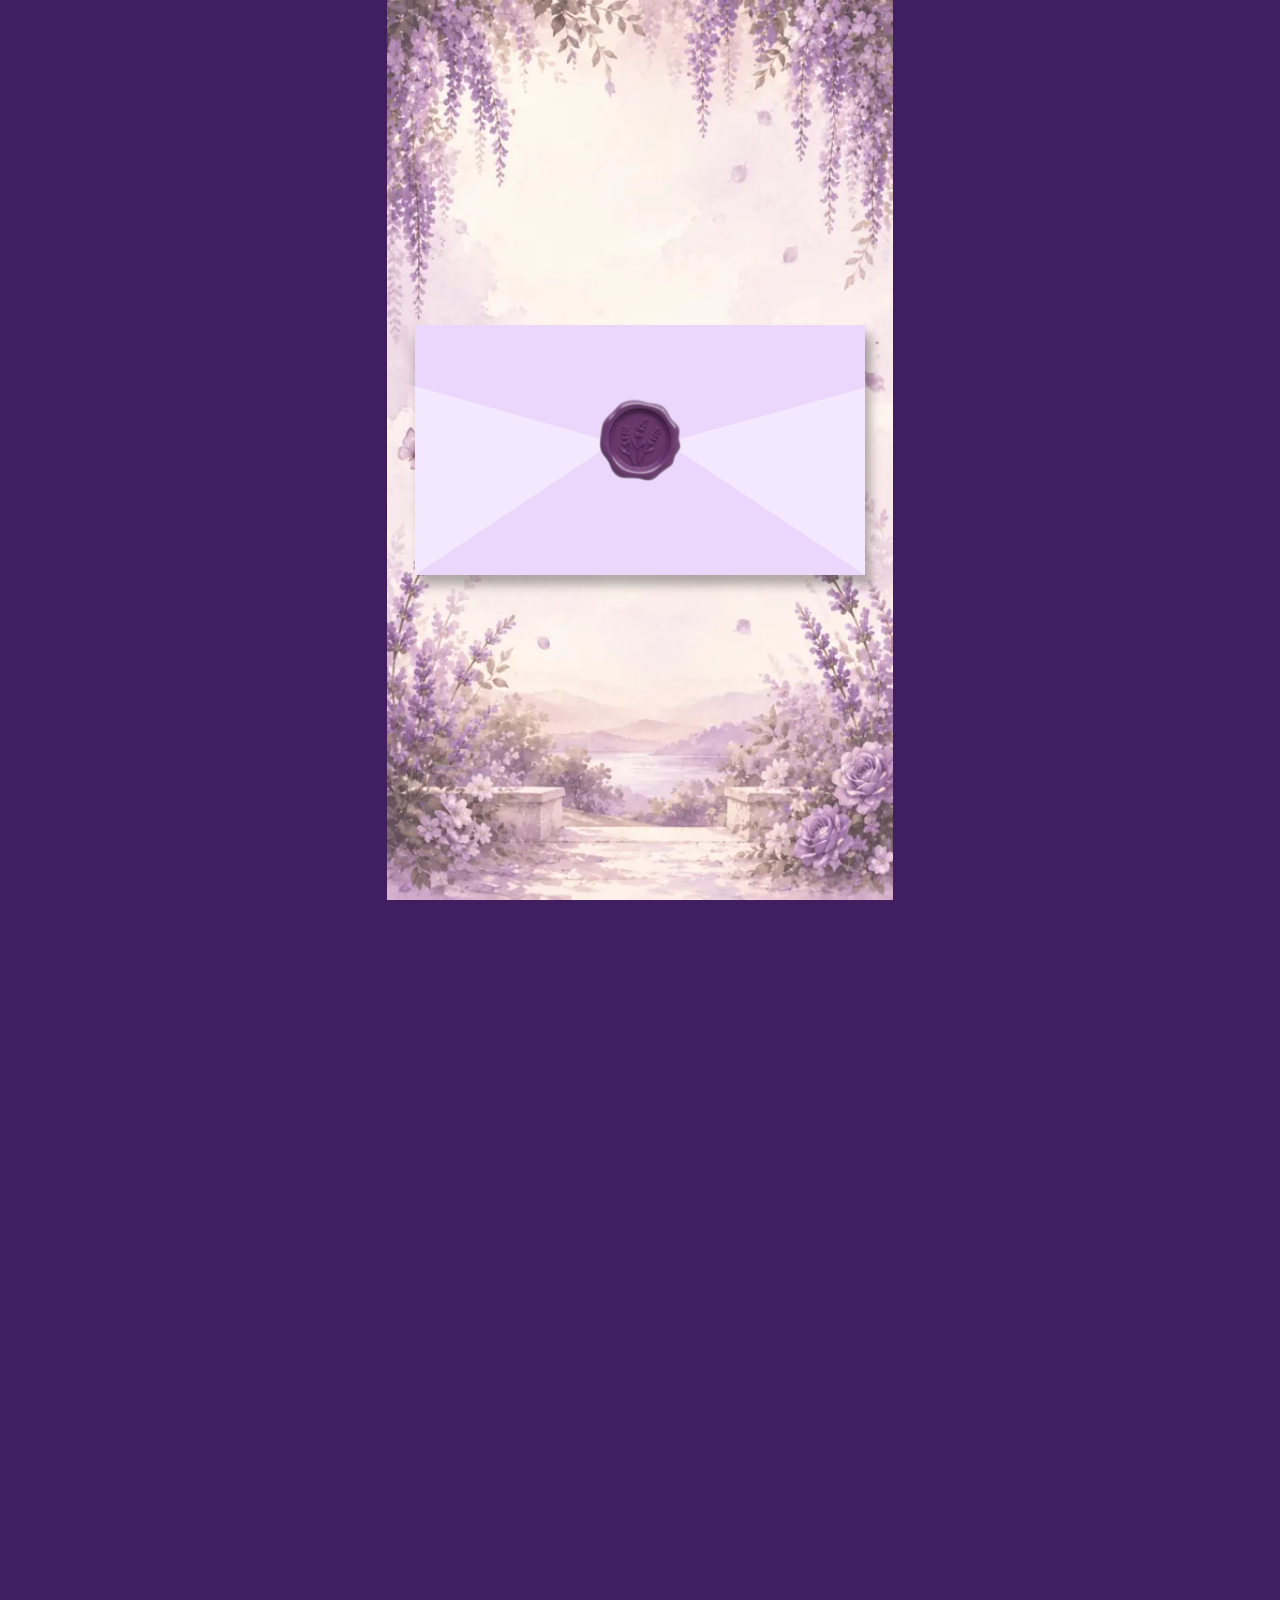
==== index.html @ 08d4655c "Update index.html" ====
<!DOCTYPE html>
<html lang="en">
<head>
    <meta charset="UTF-8">
    <meta name="viewport" content="width=device-width, initial-scale=1.0, maximum-scale=1.0, user-scalable=no">
    <title>Our Wedding Invitation</title>
    <link rel="preconnect" href="https://fonts.googleapis.com">
    <link rel="preconnect" href="https://fonts.gstatic.com" crossorigin>
    <link rel="preload" as="image" href="enback.webp" type="image/webp">
    
    <!-- Loaded Fonts -->
    <link href="https://fonts.googleapis.com/css2?family=Cinzel:wght@400;600;700&family=Montserrat:wght@400;500;600&display=swap" rel="stylesheet">
    <link href="https://fonts.googleapis.com/css2?family=Alan+Sans:wght@300..900&family=Asul:wght@400;700&display=swap" rel="stylesheet">
    <link href="https://fonts.googleapis.com/css2?family=Great+Vibes&display=swap" rel="stylesheet">
    
    <link rel="stylesheet" href="navbar.css">

    <style>
        :root {
            --flap-color: #f4e8ff;
            --left-right-flap-color: #f4e8ff;
            --bottom-flap-color: #ead7fb;
            --purple-bg: #411e60;
            --accent: #b48b58;
            --transition-speed: 2.2s; 
            --easing: cubic-bezier(0.4, 0, 0.2, 1);
        }

        * {
            box-sizing: border-box;
        }

        html {
            scroll-behavior: smooth;
        }

        /* Initially lock scrolling so only envelope is shown */
        body, html { 
            margin: 0; 
            padding: 0; 
            width: 100%; 
            height: 100%;
            overflow: hidden; 
            background-color: var(--purple-bg); 
            -webkit-tap-highlight-color: transparent;
            font-family: 'Asul', serif;
        }

        /* Unlocked scrolling after envelope opens */
        body.envelope-opened, html.envelope-opened {
            overflow-x: hidden;
            overflow-y: auto;
            height: auto;
        }

        /* --- NAVBAR INITIAL STATE (HIDDEN) --- */
        .navbar {
            opacity: 0;
            pointer-events: none;
            transition: opacity 1s ease 1s; /* Fades in smoothly after envelope opening */
        }

        .navbar.visible {
            opacity: 1;
            pointer-events: auto;
        }

        /* --- STAGE / ENVELOPE SECTION --- */
        .stage { 
            width: 100vw; 
            height: 100vh;
            height: 100dvh;
            perspective: 1500px; 
            position: relative;
            background-color: var(--purple-bg);
            background-image: url('enback.webp'); 
            background-position: center;
            background-repeat: no-repeat;
            background-size: contain;
            display: flex;
            justify-content: center;
            align-items: center;
        }

        .envelope-full {
            position: relative; 
            width: 80%;
            max-width: 450px; 
            height: 250px;
            background-color: var(--left-right-flap-color);
            display: flex; justify-content: center; align-items: center;
            z-index: 10; 
            transform-style: preserve-3d;
            transition: all 1s var(--easing);
            box-shadow: 5px 10px 10px rgba(0,0,0,0.3);
            cursor: pointer;
        }

        .flap {
            position: absolute; 
            top: 0; 
            width: 100%; 
            height: 50%; 
            border: 1px;
            background-color: var(--bottom-flap-color);
            background-size: cover;
            background-position: center;
            clip-path: polygon(0% 0%, 100% 0%, 120% 30%, 50% 100%, -40% 8%);
            transform-origin: top; 
            transition: transform var(--transition-speed) var(--easing), z-index 0s linear 0.5s;
            z-index: 15;
            filter: drop-shadow(0 8px 10px rgba(0,0,0,0.15));
        }

        .envelope-full::before {
            content: '';
            position: absolute;
            top: 0; left: 0; width: 50%; height: 100%;
            background-color: var(--left-right-flap-color);
            clip-path: polygon(0% 0%, 100% 50%, 0% 100%);
            z-index: 12;
            pointer-events: none;
            transition: opacity 0.5s ease;
        }

        .envelope-full::after {
            content: '';
            position: absolute;
            top: 0; right: 0; width: 50%; height: 100%;
            background-color: var(--left-right-flap-color);
            clip-path: polygon(100% 0%, 0% 50%, 100% 100%);
            z-index: 12;
            pointer-events: none;
            transition: opacity 0.5s ease;
        }

        .bottom-flap {
            position: absolute;
            bottom: 0; left: 0; width: 100%; height: 60%;
            background-color: var(--bottom-flap-color);
            clip-path: polygon(0% 100%, 50% 0%, 100% 100%);
            z-index: 13;
            pointer-events: none;
            transition: opacity 0.5s ease;
        }

        .envelope-full.open {
            width: 100%;
            max-width: 100%;
            height: 100%;
            box-shadow: none;
        }

        @media (min-width: 768px) {
            .envelope-full.open {
                width: 60%;
                max-width: 60%;
                height: 100%;
                box-shadow: 0 0 30px rgba(0, 0, 0, 0.5); 
            }
        }

        .emblem {
            position: absolute; 
            top: calc(50% - 50px);
            width: 80px; 
            height: 80px;
            background-image: url('emblem.webp'); 
            background-repeat: no-repeat;
            background-position: center; 
            background-size: contain;
            z-index: 20; 
            transition: all 0.8s var(--easing); 
            transform: translateZ(35px); 
            cursor: pointer;
        }

        .invite-card {
            width: 100%; height: 100%; 
            background: var(--purple-bg);
            opacity: 0; 
            position: absolute; top: 0; left: 0; 
            z-index: 1;
            transition: opacity 1s ease 0.8s;
            display: flex;
            justify-content: center;
            align-items: center;
        }

        .details { 
            text-align: center; 
            width: 100%;
            height: 100%;
            display: flex;
            justify-content: center;
            align-items: center;
        }

        .bg-container {
            position: relative;
            width: 100%;
            height: 100%;
            max-width: 100%;
            max-height: 100%;
            aspect-ratio: 9 / 16; 
            display: flex;
            justify-content: center;
            align-items: center;
            box-sizing: border-box;
        }
        
        .main-home {
            width: 100%;
            height: 100%;
            background-color: var(--purple-bg);
            background-image: url('homeback.webp'); 
            background-position: center;
            background-repeat: no-repeat;
            background-size: cover;
            display: flex;
            flex-direction: column;
            justify-content: space-between;
            align-items: center;
            box-sizing: border-box;
            padding: 70px 20px 20px 20px; 
            overflow: hidden;
        }

        .top-content {
            display: flex;
            flex-direction: column;
            align-items: center;
            justify-content: flex-start;
            gap: 1.7vh;
            width: 100%;
            flex-grow: 1;
        }

        .top-content img {
            max-width: 100%;
            max-height: 18vh;
            height: auto;
            object-fit: contain;
        }

        .bottom-content {
            display: flex;
            flex-direction: column;
            align-items: center;
            gap: 8px;
            width: 100%;
            margin-top: 5px;
        }

        .welcome-text {
            color: #f4e8ff;
            font-size: 0.75rem;
            font-weight: 500;
            text-shadow: 0 2px 4px rgba(0, 0, 0, 0.4);
            margin: 0;
            text-transform: capitalize;
        }

        .events-btn {
            display: inline-block;
            background-color: rgba(53, 18, 95, 0.5);
            color: #ffffff;
            text-decoration: none;
            font-size: 0.85rem;
            font-weight: 500;
            text-transform: uppercase;
            padding: 8px 24px;
            border-radius: 25px;
            border: 1px solid rgba(244, 232, 255, 0.4);
            box-shadow: 0 4px 12px rgba(0, 0, 0, 0.25);
            backdrop-filter: blur(4px);
            -webkit-backdrop-filter: blur(4px);
            transition: all 0.3s ease;
        }

        .events-btn:hover, .events-btn:active {
            background-color: rgba(155, 76, 133, 0.95);
            transform: translateY(-2px);
            box-shadow: 0 6px 16px rgba(0, 0, 0, 0.35);
        }

        .countdown-container {
            background: rgba(230, 219, 241, 0.85);
            backdrop-filter: blur(4px);
            -webkit-backdrop-filter: blur(6px);
            border: 1px solid rgba(244, 232, 255, 0.25);
            border-radius: 12px;
            padding: 10px 15px;
            box-shadow: 0 8px 20px rgba(0, 0, 0, 0.3);
            text-align: center;
            color: #641874;
            max-width: 90%;
            width: 260px;
        }

        .countdown-title {
            font-size: 0.65rem;
            text-transform: uppercase;
            font-weight: 600;
            margin-bottom: 6px;
            color: #641874;
        }

        .countdown-timer {
            display: flex;
            justify-content: space-around;
            align-items: center;
        }

        .timer-box {
            display: flex;
            flex-direction: column;
            align-items: center;
            min-width: 40px;
        }

        .timer-number {
            font-size: 0.95rem;
            font-weight: 700;
            line-height: 1;
        }

        .timer-label {
            font-size: 0.6rem;
            text-transform: uppercase;
            letter-spacing: 0.5px;
            margin-top: 3px;
            opacity: 0.85;
        }

        .timer-divider {
            font-size: 0.95rem;
            opacity: 0.6;
            margin-bottom: 10px;
        }

        .open .flap { transform: rotateX(155deg); z-index: 5; }
        .open .emblem { opacity: 0; transform: translateY(-40px) scale(0.5); pointer-events: none; }
        .open .invite-card { opacity: 1; z-index: 25; }

        .envelope-full.open::before, 
        .envelope-full.open::after, 
        .envelope-full.open .bottom-flap { 
            opacity: 0; 
        }

        .petal { 
            position: fixed; 
            top: -50px; 
            z-index: 99; 
            pointer-events: none; 
            border-radius: 150% 0 150% 0;
            box-shadow: 0 20px 5px rgba(0,0,0,0.05);
            opacity: 0.9;
        }

        @keyframes fall { 
            0% { transform: translateY(0) rotate(0deg) translateX(0); opacity: 0; } 
            10% { opacity: 1; } 
            50% { transform: translateY(50vh) rotate(180deg) translateX(50px); }
            100% { transform: translateY(110vh) rotate(360deg) translateX(-20px); opacity: 0; } 
        }

        /* --- MAIN SECTION CONTAINERS --- */
        .section {
            width: 100%;
            min-height: 100vh;
            position: relative;
            box-sizing: border-box;
        }

        /* --- EVENTS SECTION --- */
        .events-section {
            background-image: url('enback.webp'); 
            background-position: center center;
            background-repeat: no-repeat;
            background-size: cover;
            display: flex;
            flex-direction: column;
            justify-content: space-evenly;
            align-items: center;
            padding: 80px 20px 40px 20px;
            position: relative;
            font-family: 'Cinzel', serif;
        }

        .butterfly {
            position: absolute;
            top: 0;
            left: 0;
            width: 70px;
            height: auto;
            pointer-events: none;
            z-index: 500;
            will-change: transform;
            transition: transform 0.1s linear;
        }

        .card {
            width: 90%;
            max-width: 450px;
            height: 100px;
            background: linear-gradient(135deg, rgba(255, 252, 245, 0.82), rgba(255, 248, 238, 0.65));
            backdrop-filter: blur(6px);
            -webkit-backdrop-filter: blur(6px);
            border-radius: 16px;
            border: 1px solid #e6c896;
            box-shadow: 0 6px 20px rgba(75, 29, 82, 0.08);
            display: flex;
            align-items: center;
            padding: 10px 15px;
            overflow: hidden;
            transition: transform 0.3s ease, box-shadow 0.3s ease;
            cursor: pointer;
            margin: 10px 0;
        }

        .card:hover {
            transform: translateY(-2px);
            box-shadow: 0 8px 24px rgba(75, 29, 82, 0.15);
        }

        .card.reverse {
            flex-direction: row-reverse;
        }

        .card img {
            width: 90px;
            height: 90px;
            object-fit: contain;
            flex-shrink: 0;
        }

        .card-content {
            flex-grow: 1;
            text-align: center;
            padding: 0 10px;
        }

        .card-content h3 {
            font-family: 'Montserrat', sans-serif;
            margin: 0 0 4px 0;
            font-size: 0.8rem;
            font-weight: 500;
            letter-spacing: 2px;
            color: #1a1a1a;
            text-transform: uppercase;
        }

        .card-content p {
            font-family: 'Cinzel', serif;
            margin: 0;
            font-size: 0.95rem;
            font-weight: 700;
            color: #4b1d52;
            letter-spacing: 1.5px;
            line-height: 1.35;
            text-transform: uppercase;
        }

        /* --- GALLERY SECTION --- */
        .gallery-section {
            background-image: url('galleryback.webp');
            background-position: center center;
            background-repeat: no-repeat;
            background-size: cover;
            display: flex;
            flex-direction: column;
            align-items: center;
            justify-content: space-evenly;
            padding: 80px 20px 40px 20px;
            color: #b38b5c;
            text-align: center;
            font-family: 'Cinzel', serif;
        }

        .camera-img {
            width: 86%; 
            max-width: 300px; 
            margin-bottom: 0; 
        }

        .upload-box {
            background: rgba(33, 1, 64, 0.85);
            backdrop-filter: blur(4px);
            width: 90%;
            max-width: 340px;
            border-radius: 10px;
            padding: 30px 20px;
            box-shadow: 0 4px 15px rgba(0,0,0,0.2);
            display: flex;
            flex-direction: column;
            align-items: center;
            margin-bottom: 0; 
        }

        .upload-box-heading {
            font-family: 'Cinzel', serif;
            font-size: 14px;
            letter-spacing: 1px;
            color: #f6e6c2;
            margin-bottom: 20px;
            font-weight: 400;
        }

        .upload-icon {
            width: 90px;
            margin-bottom: 20px;
        }

        .upload-btn {
            background-color: #dbd2fa; 
            color: #5c306d;
            border: none;
            font-family: 'Cinzel', serif;
            font-size: 12px;
            font-weight: bold;
            letter-spacing: 1px;
            padding: 12px 30px;
            border-radius: 20px;
            cursor: pointer;
            box-shadow: 0 2px 5px rgba(0,0,0,0.1);
            text-transform: uppercase;
            text-decoration: none;
            display: inline-block;
            outline: none;
            user-select: none;
            -webkit-user-select: none;
        }

        /* --- GUESTBOOK SECTION --- */
        .guestbook-section {
            background-image: url('enback.webp');
            background-position: center center;
            background-repeat: no-repeat;
            background-size: cover;
            display: flex;
            flex-direction: column;
            align-items: center;
            padding: 80px 20px 70px 20px; /* Added extra bottom padding for fixed button */
            font-family: 'Cinzel', serif;
            position: relative;
        }

        /* Guestbook Scrollable Cards Area */
        .cards-scroll-wrapper {
            width: 100%;
            max-width: 700px;
            max-height: 55vh;
            overflow-y: auto;
            margin-top: 20px;
            padding-right: 5px;
            -webkit-overflow-scrolling: touch;
        }

        .cards-container {
            display: grid;
            grid-template-columns: repeat(2, minmax(0, 1fr));
            gap: 20px;
            width: 100%;
            justify-content: center;
        }

        @media (max-width: 600px) {
            .cards-container {
                gap: 12px;
            }
        }

        .book-card {
            position: relative;
            width: 100%;
            height: 100px;
            background: linear-gradient(135deg, #4a154b 0%, #2e0c30 100%);
            border-radius: 4px 10px 10px 4px;
            box-shadow: 4px 6px 12px rgba(0, 0, 0, 0.4);
            cursor: pointer;
            display: flex;
            align-items: center;
            justify-content: center;
            padding: 12px 12px 12px 25px;
            transition: transform 0.3s ease, box-shadow 0.3s ease;
            user-select: none;
            -webkit-user-select: none;
            overflow: hidden;
        }

        .book-card:hover {
            transform: translateY(-4px);
            box-shadow: 6px 10px 18px rgba(0, 0, 0, 0.5);
        }

        .book-card::before {
            content: '';
            position: absolute;
            left: 0;
            top: 0;
            bottom: 0;
            width: 16px;
            background: linear-gradient(to right, rgba(0,0,0,0.5), rgba(0,0,0,0.1) 80%, rgba(255,255,255,0.15));
            border-right: 2px solid rgba(212, 175, 55, 0.6);
        }

        .book-card::after {
            content: '';
            position: absolute;
            right: 3px;
            top: 5px;
            bottom: 5px;
            width: 5px;
            background: repeating-linear-gradient(
                to bottom,
                #fff,
                #fff 2px,
                #ddd 3px,
                #ddd 4px
            );
            border-radius: 0 2px 2px 0;
        }

        .book-cover-content {
            border: 1px dashed #d4af37;
            width: 100%;
            height: 100%;
            display: flex;
            flex-direction: column;
            justify-content: center;
            align-items: center;
            padding: 8px;
            text-align: center;
            border-radius: 3px;
            pointer-events: none;
        }

        .book-cover-content h3 {
            margin: 0;
            font-family: 'Cinzel', serif;
            font-size: 16px;
            color: #d4af37;
            word-break: break-word;
        }

        .book-cover-content p {
            font-family: 'Montserrat', sans-serif;
            font-size: 10px;
            color: #e0e0e0;
            margin-top: 6px;
            letter-spacing: 0.5px;
            text-transform: uppercase;
        }

        /* --- FIXED SQUARE FULL WIDTH ADD MESSAGE BUTTON AT BOTTOM OF GUESTBOOK SECTION --- */
        .add-wish-btn-container {
            position: absolute;
            bottom: 0;
            left: 0;
            width: 100%;
            margin: 0;
            padding: 0;
            z-index: 50;
        }

        .add-wish-btn {
            width: 100%;
            height: 54px;
            background: linear-gradient(135deg, #5b2368, #3b1445);
            color: #d4af37;
            font-family: 'Cinzel', serif;
            font-size: 1rem;
            font-weight: 700;
            letter-spacing: 2px;
            text-transform: uppercase;
            padding: 0;
            border: none;
            border-top: 1px solid #d4af37;
            border-radius: 0; /* Fully square */
            box-shadow: 0 -4px 15px rgba(0, 0, 0, 0.4);
            cursor: pointer;
            transition: all 0.3s ease;
            display: flex;
            align-items: center;
            justify-content: center;
        }

        .add-wish-btn:hover {
            background: linear-gradient(135deg, #b89628, #d4af37);
            color: #3b1445;
        }

        /* --- MODAL OVERLAYS --- */
        .modal-overlay {
            position: fixed;
            top: 0;
            left: 0;
            width: 100%;
            height: 100%;
            background: rgba(30, 10, 40, 0.7);
            backdrop-filter: blur(8px);
            -webkit-backdrop-filter: blur(8px);
            display: flex;
            justify-content: center;
            align-items: center;
            z-index: 1000;
            opacity: 0;
            visibility: hidden;
            transition: opacity 0.3s ease, visibility 0.3s ease;
            padding: 20px;
        }

        .modal-overlay.active {
            opacity: 1;
            visibility: visible;
        }

        .modal-card {
            background: linear-gradient(135deg, rgba(255, 253, 248, 0.98), rgba(255, 246, 235, 0.95));
            border: 3px solid #d3942b;
            border-radius: 20px;
            width: 90%;
            max-width: 420px;
            padding: 25px 20px;
            text-align: center;
            box-shadow: 0 12px 30px rgba(0, 0, 0, 0.3);
            position: relative;
            transform: scale(0.85);
            transition: transform 0.3s ease;
        }

        .modal-overlay.active .modal-card {
            transform: scale(1);
        }

        .modal-close {
            position: absolute;
            top: 12px;
            right: 18px;
            background: transparent;
            border: none;
            font-size: 1.8rem;
            color: #4b1d52;
            cursor: pointer;
            line-height: 1;
        }

        .modal-img {
            width: 100px;
            height: 100px;
            object-fit: contain;
            margin-bottom: 10px;
        }

        .modal-date {
            font-family: 'Montserrat', sans-serif;
            font-size: 0.85rem;
            font-weight: 600;
            letter-spacing: 2px;
            color: #b38744;
            text-transform: uppercase;
            margin-bottom: 5px;
        }

        .modal-title {
            font-family: 'Cinzel', serif;
            font-size: 1.3rem;
            font-weight: 700;
            color: #4b1d52;
            letter-spacing: 1.5px;
            text-transform: uppercase;
            margin: 0 0 12px 0;
        }

        .modal-info {
            font-family: 'Montserrat', sans-serif;
            font-size: 0.85rem;
            color: #333333;
            line-height: 1.5;
            margin-bottom: 20px;
        }

        .modal-info p {
            margin: 6px 0;
        }

        .btn-location {
            display: inline-flex;
            align-items: center;
            justify-content: center;
            gap: 8px;
            background: linear-gradient(135deg, #4b1d52, #6b2875);
            color: #ffffff;
            font-family: 'Montserrat', sans-serif;
            font-size: 0.85rem;
            font-weight: 600;
            letter-spacing: 1.5px;
            text-transform: uppercase;
            text-decoration: none;
            padding: 12px 24px;
            border-radius: 30px;
            border: 1px solid #e6c896;
            box-shadow: 0 4px 12px rgba(75, 29, 82, 0.3);
            transition: all 0.3s ease;
        }

        /* --- FORM STYLES --- */
        .form-group {
            margin-bottom: 15px;
            text-align: left;
        }

        .form-group label {
            display: block;
            margin-bottom: 5px;
            font-size: 14px;
            color: #555;
            font-family: 'Montserrat', sans-serif;
        }

        .form-group input, 
        .form-group textarea {
            width: 100%;
            padding: 10px;
            border: 1px solid #ccc;
            border-radius: 6px;
            font-family: 'Montserrat', sans-serif;
            font-size: 14px;
        }

        .form-group textarea {
            resize: vertical;
            height: 100px;
        }

        .submit-btn {
            width: 100%;
            padding: 12px;
            background-color: #5b2368;
            color: white;
            border: none;
            border-radius: 6px;
            font-family: 'Cinzel', serif;
            font-weight: 600;
            font-size: 16px;
            cursor: pointer;
            transition: background 0.3s;
        }

        .submit-btn:disabled {
            background-color: #999999;
            cursor: not-allowed;
        }

        .submit-btn:hover:not(:disabled) {
            background-color: #b89628;
        }

        .message-modal-content {
            background: #fdfbf7;
            border: 2px solid #d4af37;
        }

        .message-modal-body {
            max-height: 300px;
            overflow-y: auto;
            margin-top: 15px;
            padding: 10px;
            background: rgba(255, 255, 255, 0.6);
            border-radius: 8px;
            line-height: 1.6;
            color: #444;
            white-space: pre-wrap;
            font-family: 'Montserrat', sans-serif;
        }
    </style>
</head>
<body>

    <!-- AUDIO FOR INVITATION -->
    <audio id="inviteMusic" preload="auto" playsinline>
        <source src="thousandyears.mp3" type="audio/mpeg">
    </audio>

    <!-- FIXED NAVBAR (Initially Hidden) -->
    <nav class="navbar" id="navbar">
        <ul>
            <li><a href="#home">Home</a></li>
            <li><a href="#events">Event</a></li>
            <li><a href="#gallery">Gallery</a></li>
            <li><a href="#guestbook">Guestbook</a></li>
        </ul>
    </nav>

    <!-- SECTION 1: HOME / INVITATION ENVELOPE -->
    <section id="home" class="stage">
        <div class="envelope-full" id="envelope" onclick="openInvite()" ontouchstart="openInvite()">
            <div class="flap"></div>
            <div class="bottom-flap"></div>
            <div class="emblem"></div>
            
            <div class="invite-card" id="card">
                <div class="details">
                    <div class="bg-container">
                        <div class="main-home">
                            <div class="top-content">
                                <img src="rings.webp" style="margin-top:8%; width: 10%; max-width: 100px;" alt="Rings">
                                <img src="families.webp" style="width: 75%; max-width: 250px;" alt="Families">
                                <img src="dna.webp" style="width: 55%; max-width: 250px;" alt="DNA">
                                <img src="Date.webp" style="width: 70%; max-width: 320px;" alt="Date">
                            </div>
                        
                            <div class="bottom-content">
                                <div class="countdown-container">
                                    <div class="countdown-title">Until Forever Begins</div>
                                    <div class="countdown-timer">
                                        <div class="timer-box">
                                            <span id="days" class="timer-number">00</span>
                                            <span class="timer-label">Days</span>
                                        </div>
                                        <span class="timer-divider">:</span>
                                        <div class="timer-box">
                                            <span id="hours" class="timer-number">00</span>
                                            <span class="timer-label">Hours</span>
                                        </div>
                                        <span class="timer-divider">:</span>
                                        <div class="timer-box">
                                            <span id="minutes" class="timer-number">00</span>
                                            <span class="timer-label">Mins</span>
                                        </div>
                                        <span class="timer-divider">:</span>
                                        <div class="timer-box">
                                            <span id="seconds" class="timer-number">00</span>
                                            <span class="timer-label">Secs</span>
                                        </div>
                                    </div>
                                </div>

                                <a href="#events" class="events-btn">Events</a>
                                <p class="welcome-text">We Can't Wait to See You!</p>
                            </div>
                        </div>
                    </div>
                </div>
            </div>
        </div>
    </section>

    <!-- SECTION 2: EVENTS -->
    <section id="events" class="section events-section">
        <img src="butterfly.gif" alt="Butterfly" class="butterfly" id="butterfly">
        <img src="eventstext.webp" style="width: 50%; max-width: 220px;" alt="EVENTS">

        <div class="card" data-event="engagement">
            <img src="engagement.webp" alt="Engagement">
            <div class="card-content">
                <h3>8th December</h3>
                <p>Engagement<br>Godh Bharai</p>
            </div>
        </div>

        <div class="card reverse" data-event="haldi">
            <img src="haldi.webp" alt="Haldi Ceremony">
            <div class="card-content">
                <h3>10th/11th December</h3>
                <p>Deeksha's Haldi<br>Mehendi</p><br>
                
            </div>
        </div>

        <div class="card" data-event="shaadi">
            <img src="shaadi.webp" alt="Shaadi Ceremony">
            <div class="card-content">
                <h3>12th December</h3>
                <p>Shaadi</p>
            </div>
        </div>
    </section>

    <!-- SECTION 3: GALLERY -->
    <section id="gallery" class="section gallery-section">
        <img src="camera.webp" class="camera-img" alt="Camera with flowers">

        <div class="upload-box">
            <h3 class="upload-box-heading">UPLOAD YOUR PHOTOS & VIDEOS</h3>
            <img src="cloud.webp" class="upload-icon" alt="Upload cloud icon">
            <a href="https://photos.app.goo.gl/qE7H9TP9CjBCPWB7A" target="_blank" rel="noopener noreferrer" class="upload-btn">UPLOAD</a>
        </div>
    </section>

    <!-- SECTION 4: GUESTBOOK -->
    <section id="guestbook" class="section guestbook-section">
        <img src="guestbooktitle.webp" style="width: 86%; max-width: 300px; margin-top:20px;" alt="GUESTBOOK">
        
        <!-- Scrollable Guestbook Area -->
        <div class="cards-scroll-wrapper">
            <div class="cards-container" id="cardsContainer"></div>
        </div>

        <!-- FIXED FULL WIDTH ADD MESSAGE BUTTON -->
        <div class="add-wish-btn-container">
            <button class="add-wish-btn" id="openModalBtn">+ Add Message</button>
        </div>
    </section>

    <!-- MODALS -->

    <!-- Event Details Modal -->
    <div class="modal-overlay" id="eventModal">
        <div class="modal-card">
            <button class="modal-close" id="closeEventModal">&times;</button>
            <img id="modalImg" src="" alt="Event Icon" class="modal-img">
            <div id="modalDate" class="modal-date"></div>
            <h2 id="modalTitle" class="modal-title"></h2>
            
            <div class="modal-info">
                <p id="modalTime"></p>
                <p id="modalVenue"></p>
                <p id="modalDesc"></p>
            </div>

            <a id="modalLocationBtn" href="#" target="_blank" class="btn-location">
                <svg width="14" height="18" viewBox="0 0 24 24" fill="currentColor">
                    <path d="M12 2C8.13 2 5 5.13 5 9c0 5.25 7 13 7 13s7-7.75 7-13c0-3.87-3.13-7-7-7zm0 9.5c-1.38 0-2.5-1.12-2.5-2.5s1.12-2.5 2.5-2.5 2.5 1.12 2.5 2.5-1.12 2.5-2.5 2.5z"/>
                </svg>
                Location
            </a>
        </div>
    </div>

    <!-- Create Wish Form Modal -->
    <div class="modal-overlay" id="modalOverlay">
        <div class="modal-card">
            <button class="modal-close" id="closeModalBtn">&times;</button>
            <h2 style="font-family: 'Cinzel', serif; color: #4b1d52; margin-top:0;">Leave a Message</h2>
            <form id="guestbookForm">
                <div class="form-group">
                    <label for="guestName">Your Name</label>
                    <input type="text" id="guestName" placeholder="e.g., Jane Doe" required>
                </div>
                <div class="form-group">
                    <label for="guestMessage">Your Message</label>
                    <textarea id="guestMessage" placeholder="Write your warm wishes for the couple..." required></textarea>
                </div>
                <button type="submit" id="submitWishBtn" class="submit-btn">Submit Message</button>
            </form>
        </div>
    </div>

    <!-- Read Wish Modal -->
    <div class="modal-overlay" id="viewModalOverlay">
        <div class="modal-card message-modal-content">
            <button class="modal-close" id="closeViewModalBtn">&times;</button>
            <h2 id="modalAuthorTitle" style="font-family: 'Cinzel', serif; color: #4b1d52; margin-top:0;">Guest's Wish</h2>
            <div class="message-modal-body" id="modalMessageBody"></div>
        </div>
    </div>

    <!-- SCRIPTS -->
    <script type="module">
        import { initializeApp } from "https://www.gstatic.com/firebasejs/10.8.0/firebase-app.js";
        import { getFirestore, collection, addDoc, onSnapshot, query, orderBy, serverTimestamp } 
        from "https://www.gstatic.com/firebasejs/10.8.0/firebase-firestore.js";

        const firebaseConfig = {
            apiKey: "AIzaSyCWPng2_1o-ZlxazpYfRcZZtMXGnLh509A",
            authDomain: "dawedding-938da.firebaseapp.com",
            projectId: "dawedding-938da",
            storageBucket: "dawedding-938da.firebasestorage.app",
            messagingSenderId: "980547601139",
            appId: "1:980547601139:web:e556c96be0c7a47b0f2d86",
            measurementId: "G-RZ49KWR6HL"
        };

        const app = initializeApp(firebaseConfig);
        const db = getFirestore(app);
        const guestbookRef = collection(db, "guestbook");

        const openModalBtn = document.getElementById('openModalBtn');
        const closeModalBtn = document.getElementById('closeModalBtn');
        const modalOverlay = document.getElementById('modalOverlay');
        const guestbookForm = document.getElementById('guestbookForm');
        const submitWishBtn = document.getElementById('submitWishBtn');
        const cardsContainer = document.getElementById('cardsContainer');

        const viewModalOverlay = document.getElementById('viewModalOverlay');
        const closeViewModalBtn = document.getElementById('closeViewModalBtn');
        const modalAuthorTitle = document.getElementById('modalAuthorTitle');
        const modalMessageBody = document.getElementById('modalMessageBody');

        openModalBtn.addEventListener('click', () => modalOverlay.classList.add('active'));
        closeModalBtn.addEventListener('click', () => modalOverlay.classList.remove('active'));
        closeViewModalBtn.addEventListener('click', () => viewModalOverlay.classList.remove('active'));

        [modalOverlay, viewModalOverlay].forEach(overlay => {
            overlay.addEventListener('click', (e) => {
                if (e.target === overlay) overlay.classList.remove('active');
            });
        });

        // Form Submission with async safety & UI loading feedback
        guestbookForm.addEventListener('submit', async (e) => {
            e.preventDefault();
            const nameInput = document.getElementById('guestName');
            const messageInput = document.getElementById('guestMessage');

            const name = nameInput.value.trim();
            const message = messageInput.value.trim();

            if (!name || !message) return;

            submitWishBtn.disabled = true;
            submitWishBtn.textContent = "Submitting...";

            try {
                await addDoc(guestbookRef, {
                    name: name,
                    message: message,
                    createdAt: serverTimestamp()
                });
                guestbookForm.reset();
                modalOverlay.classList.remove('active');
            } catch (err) {
                console.error("Error saving message:", err);
                alert("Failed to submit wish. Please check your internet connection and try again.");
            } finally {
                submitWishBtn.disabled = false;
                submitWishBtn.textContent = "Submit Message";
            }
        });

        // Real-time listener for Firestore documents
        const q = query(guestbookRef, orderBy("createdAt", "desc"));
        onSnapshot(q, (snapshot) => {
            cardsContainer.innerHTML = "";
            snapshot.forEach((docSnap) => {
                const data = docSnap.data();
                createBookCard(data.name || "Anonymous", data.message || "");
            });
        }, (error) => {
            console.error("Error fetching guestbook items:", error);
        });

        function createBookCard(name, message) {
            const card = document.createElement('div');
            card.classList.add('book-card');

            card.innerHTML = `
                <div class="book-cover-content">
                    <h3>${escapeHtml(name)}</h3>
                    <p>Tap to Open</p>
                </div>
            `;

            card.addEventListener('click', () => {
                modalAuthorTitle.textContent = `${name}'s Wish`;
                modalMessageBody.textContent = message;
                viewModalOverlay.classList.add('active');
            });

            cardsContainer.appendChild(card);
        }

        function escapeHtml(str) {
            return str.replace(/[&<>'"]/g, 
                tag => ({ '&': '&amp;', '<': '&lt;', '>': '&gt;', "'": '&#39;', '"': '&quot;' }[tag] || tag)
            );
        }
    </script>

    <script>
        /* --- ENVELOPE & PETALS --- */
        function openInvite() {
            const env = document.getElementById('envelope');
            const audio = document.getElementById('inviteMusic');
            const navbar = document.getElementById('navbar');

            if (!env.classList.contains('open')) {
                env.classList.add('open');
                
                // Unlock page scrolling on open
                document.documentElement.classList.add('envelope-opened');
                document.body.classList.add('envelope-opened');

                // Show navbar upon opening
                if (navbar) {
                    navbar.classList.add('visible');
                }

                audio.currentTime = 0;
                audio.play().catch(error => {
                    const forcePlay = () => {
                        audio.play();
                        document.removeEventListener('click', forcePlay);
                    };
                    document.addEventListener('click', forcePlay);
                });

                startPetals();
            }
        }

        function startPetals() {
            const colors = [ '#E6E6FA', '#DCD0FF', '#BDB5D5', '#967BB6', '#7B1FA2', '#8A9A86' ];

            for (let i = 0; i < 60; i++) { 
                setTimeout(() => {
                    const p = document.createElement('div');
                    p.className = 'petal';
                    
                    const randomColor = colors[Math.floor(Math.random() * colors.length)];
                    p.style.backgroundColor = randomColor;
                    
                    const size = (Math.random() * 10 + 10) + 'px';
                    p.style.width = size;
                    p.style.height = size;
                    
                    p.style.left = Math.random() * 100 + 'vw';
                    
                    const duration = (Math.random() * 3 + 4) + 's';
                    const delay = (Math.random() * 2) + 's';
                    p.style.animation = `fall ${duration} ${delay} linear forwards`;
                    
                    document.body.appendChild(p);
                    setTimeout(() => p.remove(), 8000);
                }, i * 120);
            }
        }

        /* --- COUNTDOWN TIMER --- */
        function startCountdown() {
            const targetDate = new Date('2026-12-12T18:00:00').getTime();

            function updateTimer() {
                const now = new Date().getTime();
                const difference = targetDate - now;

                if (difference <= 0) {
                    document.querySelector('.countdown-container').innerHTML = "<div class='countdown-title'>Today is the Day!</div>";
                    return;
                }

                const days = Math.floor(difference / (1000 * 60 * 60 * 24));
                const hours = Math.floor((difference % (1000 * 60 * 60 * 24)) / (1000 * 60 * 60));
                const minutes = Math.floor((difference % (1000 * 60 * 60)) / (1000 * 60));
                const seconds = Math.floor((difference % (1000 * 60)) / 1000);

                document.getElementById('days').innerText = String(days).padStart(2, '0');
                document.getElementById('hours').innerText = String(hours).padStart(2, '0');
                document.getElementById('minutes').innerText = String(minutes).padStart(2, '0');
                document.getElementById('seconds').innerText = String(seconds).padStart(2, '0');
            }

            updateTimer();
            setInterval(updateTimer, 1000);
        }

        startCountdown();

        /* --- EVENTS MODAL --- */
        const eventData = {
            engagement: {
                title: "Engagement & Godh Bharai",
                date: "8th December",
                time: "Time: 10:00 AM to 5:00 PM",
                venue: "Venue: Orriva By Awadh, Ghaziabad",
                desc: "Join us for an evening of joyous celebrations, ring exchange, and Godh Bharai ceremony.",
                img: "engagement.webp",
                locationUrl: "https://maps.app.goo.gl/txZhoH37wFUkFG577?g_st=aw"
            },
            haldi: [{
                title: "Bride's Haldi & Mehendi",
                date: "11th December",
                time: "Time: 10:00 AM onwards",
                venue: "Venue: Gupta Residence",
                desc: "A bright and cheerful morning filled with turmeric blessings, henna artistry, and music.",
                img: "haldi.webp",
                locationUrl: "https://maps.app.goo.gl/yfhjGbXpCD2hWVjs5"
            },{
                title: "Groom's Haldi",
                date: "10th December",
                time: "Time: 10:00 AM onwards",
                venue: "Venue: Jain Residence",
                desc: "A bright and cheerful morning filled with turmeric blessings, henna artistry, and music.",
                img: "haldi.webp",
                locationUrl: "https://maps.app.goo.gl/yfhjGbXpCD2hWVjs5"}],
            shaadi: {
                title: "Shaadi Ceremony",
                date: "12th December",
                time: "Time: 7:00 PM onwards",
                venue: "Venue: Lotus Portico, Jankipuram, Lucknow",
                desc: "Celebrate the sacred wedding rituals and dinner as we unite two hearts in marriage.",
                img: "shaadi.webp",
                locationUrl: "https://maps.app.goo.gl/wJx24kRSrm7DUoUXA?g_st=aw"
            }
        };

        const eventModal = document.getElementById('eventModal');
        const closeEventModalBtn = document.getElementById('closeEventModal');
        const cards = document.querySelectorAll('.card');

        cards.forEach(card => {
            card.addEventListener('click', () => {
                const eventType = card.getAttribute('data-event');
                const data = eventData[eventType];

                if (data) {
                    document.getElementById('modalImg').src = data.img;
                    document.getElementById('modalDate').textContent = data.date;
                    document.getElementById('modalTitle').textContent = data.title;
                    document.getElementById('modalTime').textContent = data.time;
                    document.getElementById('modalVenue').textContent = data.venue;
                    document.getElementById('modalDesc').textContent = data.desc;
                    document.getElementById('modalLocationBtn').href = data.locationUrl;

                    eventModal.classList.add('active');
                }
            });
        });

        closeEventModalBtn.addEventListener('click', () => eventModal.classList.remove('active'));
        eventModal.addEventListener('click', (e) => {
            if (e.target === eventModal) eventModal.classList.remove('active');
        });

        /* --- BUTTERFLY ANIMATION --- */
        const butterfly = document.getElementById('butterfly');
        let currentX = window.innerWidth / 2;
        let currentY = window.innerHeight / 3;
        let targetX = currentX;
        let targetY = currentY;
        let speed = 2.5;

        function getRandomTarget() {
            const padding = 60;
            targetX = padding + Math.random() * (window.innerWidth - padding * 2 - 70);
            targetY = padding + Math.random() * (window.innerHeight - padding * 2 - 70);
        }

        function animateButterfly() {
            const dx = targetX - currentX;
            const dy = targetY - currentY;
            const distance = Math.hypot(dx, dy);

            if (distance < 20) {
                getRandomTarget();
            } else {
                currentX += (dx / distance) * speed;
                currentY += (dy / distance) * speed;

                const wobble = Math.sin(Date.now() / 200) * 8;
                const flip = dx < 0 ? 1 : -1;

                butterfly.style.transform = `translate3d(${currentX}px, ${currentY + wobble}px, 0) scaleX(${flip})`;
            }

            requestAnimationFrame(animateButterfly);
        }

        getRandomTarget();
        animateButterfly();

        window.addEventListener('resize', getRandomTarget);
    </script>
</body>
</html>
---- navbar.css ----
@import url('https://fonts.googleapis.com/css2?family=Asul:wght@400;700&display=swap');

.navbar {
    position: fixed;
    top: 10px;
    left: 0;
    width: 100%;
    box-sizing: border-box;
    background-color: rgba(65, 30, 96, 0.5);
    backdrop-filter: blur(8px);
    -webkit-backdrop-filter: blur(8px);
    z-index: 100;
    display: flex;
    justify-content: center;
    align-items: center;
    box-shadow: 0 4px 12px rgba(0, 0, 0, 0.2);
    padding: 0 10px;
    font-family: 'Asul', sans-serif;
}

.navbar ul {
    list-style: none;
    margin: 0;
    padding: 12px 0;
    display: flex;
    justify-content: center;
    align-items: center;
    gap: 10px;
    width: 100%;
    max-width: 100%;
    flex-wrap: nowrap;
}

.navbar li a {
    color: #ffffff; /* Clean white */
    text-decoration: none;
    font-family: 'Asul', sans-serif;
    font-size: 0.85rem;
    font-weight: 400; /* Set to thin/regular */
    letter-spacing: 0.5px;
    text-transform: uppercase;
    padding: 6px 8px;
    border-radius: 4px;
    white-space: nowrap;
    transition: background-color 0.3s ease, color 0.3s ease;
}

.navbar li a:hover {
    background-color: rgba(155, 76, 133, 0.8);
    color: #ffffff;
}

@media (min-width: 480px) {
    .navbar ul { gap: 20px; }
    .navbar li a { font-size: 0.95rem; padding: 6px 12px; letter-spacing: 1px; }
}

.scroll-content {
    display: flex; 
    justify-content: center;
    align-items: center;
    width: 100%;
    height: 100%;
}
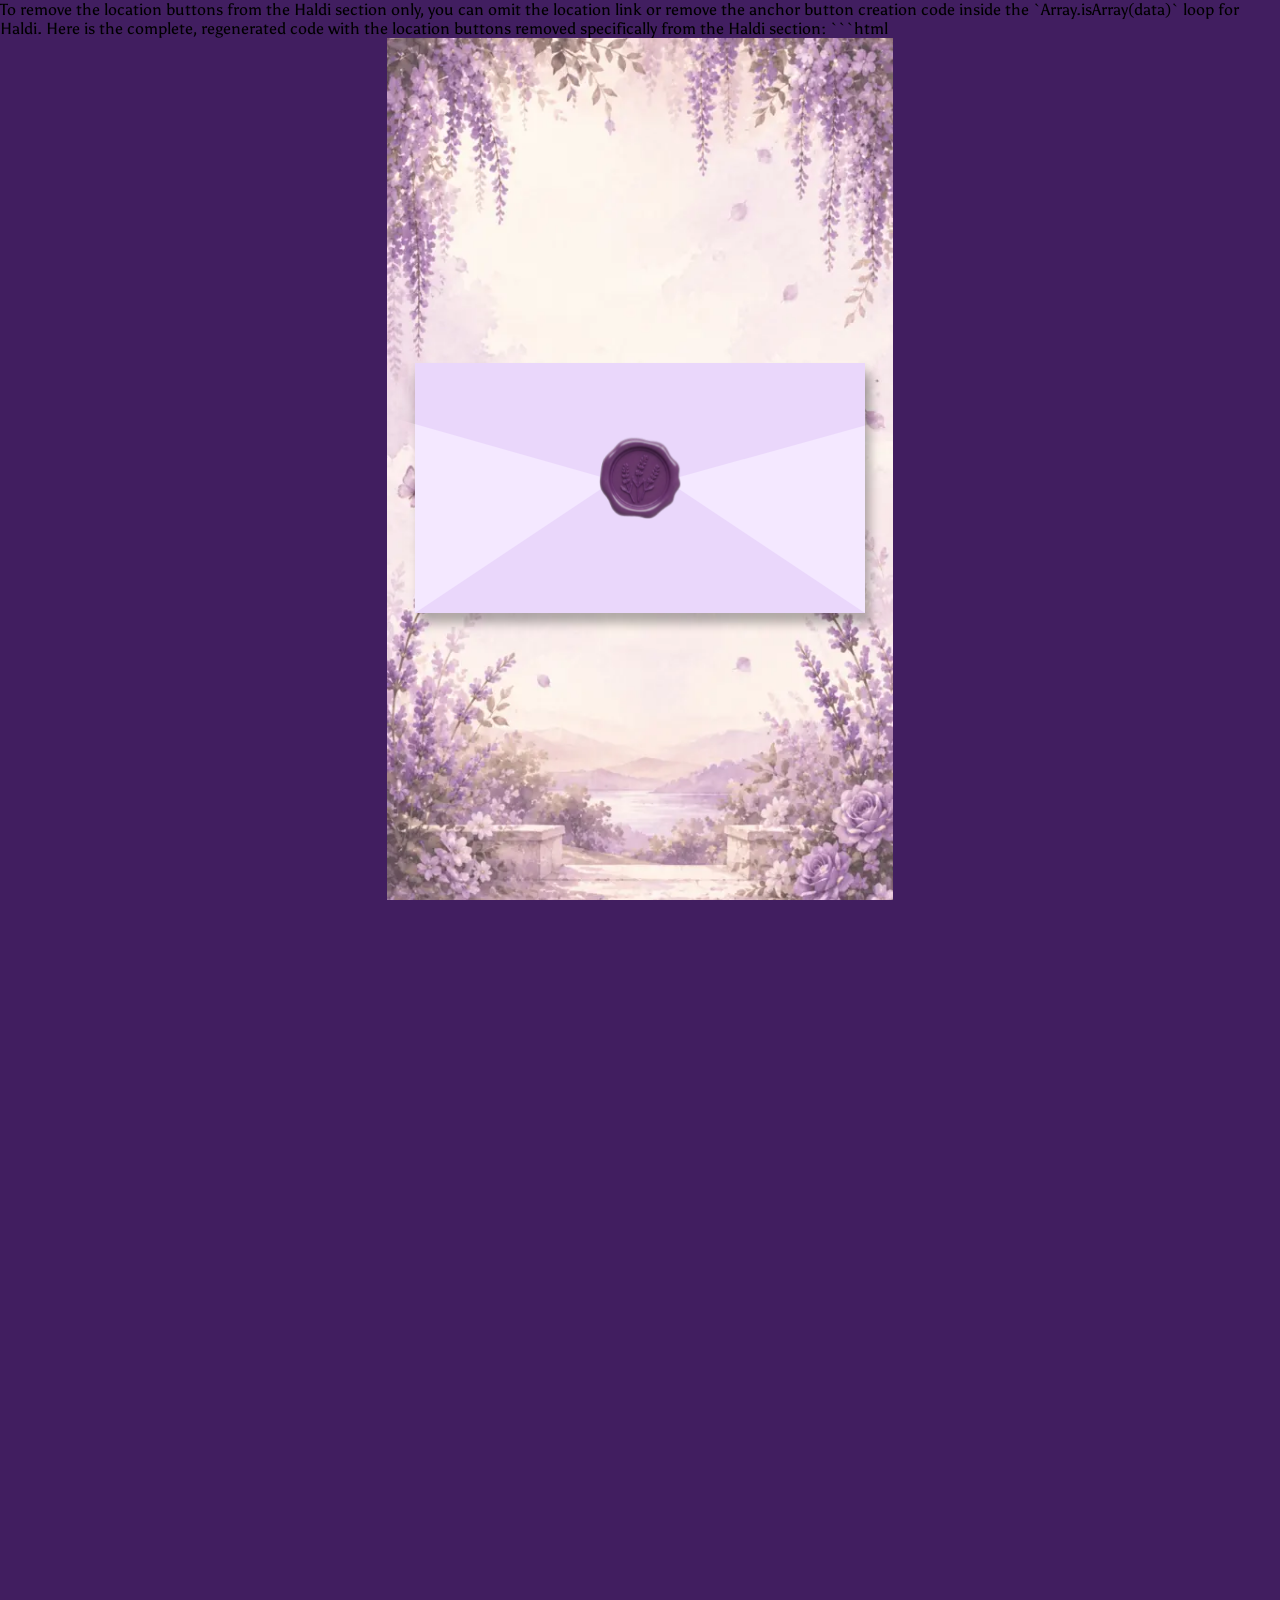
==== commit 77f0a600: "Update index.html" ====
--- a/index.html
+++ b/index.html
@@ -1,3 +1,8 @@
+To remove the location buttons from the Haldi section only, you can omit the location link or remove the anchor button creation code inside the `Array.isArray(data)` loop for Haldi.
+
+Here is the complete, regenerated code with the location buttons removed specifically from the Haldi section:
+
+```html
 <!DOCTYPE html>
 <html lang="en">
 <head>
@@ -34,7 +39,6 @@
             scroll-behavior: smooth;
         }
 
-        /* Initially lock scrolling so only envelope is shown */
         body, html { 
             margin: 0; 
             padding: 0; 
@@ -46,18 +50,16 @@
             font-family: 'Asul', serif;
         }
 
-        /* Unlocked scrolling after envelope opens */
         body.envelope-opened, html.envelope-opened {
             overflow-x: hidden;
             overflow-y: auto;
             height: auto;
         }
 
-        /* --- NAVBAR INITIAL STATE (HIDDEN) --- */
         .navbar {
             opacity: 0;
             pointer-events: none;
-            transition: opacity 1s ease 1s; /* Fades in smoothly after envelope opening */
+            transition: opacity 1s ease 1s;
         }
 
         .navbar.visible {
@@ -65,7 +67,6 @@
             pointer-events: auto;
         }
 
-        /* --- STAGE / ENVELOPE SECTION --- */
         .stage { 
             width: 100vw; 
             height: 100vh;
@@ -366,7 +367,6 @@
             100% { transform: translateY(110vh) rotate(360deg) translateX(-20px); opacity: 0; } 
         }
 
-        /* --- MAIN SECTION CONTAINERS --- */
         .section {
             width: 100%;
             min-height: 100vh;
@@ -374,7 +374,6 @@
             box-sizing: border-box;
         }
 
-        /* --- EVENTS SECTION --- */
         .events-section {
             background-image: url('enback.webp'); 
             background-position: center center;
@@ -463,7 +462,6 @@
             text-transform: uppercase;
         }
 
-        /* --- GALLERY SECTION --- */
         .gallery-section {
             background-image: url('galleryback.webp');
             background-position: center center;
@@ -533,7 +531,6 @@
             -webkit-user-select: none;
         }
 
-        /* --- GUESTBOOK SECTION --- */
         .guestbook-section {
             background-image: url('enback.webp');
             background-position: center center;
@@ -542,12 +539,11 @@
             display: flex;
             flex-direction: column;
             align-items: center;
-            padding: 80px 20px 70px 20px; /* Added extra bottom padding for fixed button */
+            padding: 80px 20px 70px 20px;
             font-family: 'Cinzel', serif;
             position: relative;
         }
 
-        /* Guestbook Scrollable Cards Area */
         .cards-scroll-wrapper {
             width: 100%;
             max-width: 700px;
@@ -654,7 +650,6 @@
             text-transform: uppercase;
         }
 
-        /* --- FIXED SQUARE FULL WIDTH ADD MESSAGE BUTTON AT BOTTOM OF GUESTBOOK SECTION --- */
         .add-wish-btn-container {
             position: absolute;
             bottom: 0;
@@ -678,7 +673,7 @@
             padding: 0;
             border: none;
             border-top: 1px solid #d4af37;
-            border-radius: 0; /* Fully square */
+            border-radius: 0;
             box-shadow: 0 -4px 15px rgba(0, 0, 0, 0.4);
             cursor: pointer;
             transition: all 0.3s ease;
@@ -692,7 +687,6 @@
             color: #3b1445;
         }
 
-        /* --- MODAL OVERLAYS --- */
         .modal-overlay {
             position: fixed;
             top: 0;
@@ -723,6 +717,8 @@
             border-radius: 20px;
             width: 90%;
             max-width: 420px;
+            max-height: 90vh;
+            overflow-y: auto;
             padding: 25px 20px;
             text-align: center;
             box-shadow: 0 12px 30px rgba(0, 0, 0, 0.3);
@@ -804,9 +800,15 @@
             border: 1px solid #e6c896;
             box-shadow: 0 4px 12px rgba(75, 29, 82, 0.3);
             transition: all 0.3s ease;
-        }
-
-        /* --- FORM STYLES --- */
+            margin-top: 5px;
+        }
+
+        .btn-location:hover {
+            background: linear-gradient(135deg, #6b2875, #8c3599);
+            transform: translateY(-2px);
+            box-shadow: 0 6px 16px rgba(75, 29, 82, 0.4);
+        }
+
         .form-group {
             margin-bottom: 15px;
             text-align: left;
@@ -879,12 +881,10 @@
 </head>
 <body>
 
-    <!-- AUDIO FOR INVITATION -->
     <audio id="inviteMusic" preload="auto" playsinline>
         <source src="thousandyears.mp3" type="audio/mpeg">
     </audio>
 
-    <!-- FIXED NAVBAR (Initially Hidden) -->
     <nav class="navbar" id="navbar">
         <ul>
             <li><a href="#home">Home</a></li>
@@ -894,7 +894,6 @@
         </ul>
     </nav>
 
-    <!-- SECTION 1: HOME / INVITATION ENVELOPE -->
     <section id="home" class="stage">
         <div class="envelope-full" id="envelope" onclick="openInvite()" ontouchstart="openInvite()">
             <div class="flap"></div>
@@ -948,7 +947,6 @@
         </div>
     </section>
 
-    <!-- SECTION 2: EVENTS -->
     <section id="events" class="section events-section">
         <img src="butterfly.gif" alt="Butterfly" class="butterfly" id="butterfly">
         <img src="eventstext.webp" style="width: 50%; max-width: 220px;" alt="EVENTS">
@@ -965,8 +963,7 @@
             <img src="haldi.webp" alt="Haldi Ceremony">
             <div class="card-content">
                 <h3>10th/11th December</h3>
-                <p>Deeksha's Haldi<br>Mehendi</p><br>
-                
+                <p>Haldi<br>Mehendi</p>
             </div>
         </div>
 
@@ -979,10 +976,8 @@
         </div>
     </section>
 
-    <!-- SECTION 3: GALLERY -->
     <section id="gallery" class="section gallery-section">
         <img src="camera.webp" class="camera-img" alt="Camera with flowers">
-
         <div class="upload-box">
             <h3 class="upload-box-heading">UPLOAD YOUR PHOTOS & VIDEOS</h3>
             <img src="cloud.webp" class="upload-icon" alt="Upload cloud icon">
@@ -990,16 +985,11 @@
         </div>
     </section>
 
-    <!-- SECTION 4: GUESTBOOK -->
     <section id="guestbook" class="section guestbook-section">
         <img src="guestbooktitle.webp" style="width: 86%; max-width: 300px; margin-top:20px;" alt="GUESTBOOK">
-        
-        <!-- Scrollable Guestbook Area -->
         <div class="cards-scroll-wrapper">
             <div class="cards-container" id="cardsContainer"></div>
         </div>
-
-        <!-- FIXED FULL WIDTH ADD MESSAGE BUTTON -->
         <div class="add-wish-btn-container">
             <button class="add-wish-btn" id="openModalBtn">+ Add Message</button>
         </div>
@@ -1015,18 +1005,20 @@
             <div id="modalDate" class="modal-date"></div>
             <h2 id="modalTitle" class="modal-title"></h2>
             
-            <div class="modal-info">
+            <div class="modal-info" id="modalInfoContainer">
                 <p id="modalTime"></p>
                 <p id="modalVenue"></p>
                 <p id="modalDesc"></p>
             </div>
 
-            <a id="modalLocationBtn" href="#" target="_blank" class="btn-location">
-                <svg width="14" height="18" viewBox="0 0 24 24" fill="currentColor">
-                    <path d="M12 2C8.13 2 5 5.13 5 9c0 5.25 7 13 7 13s7-7.75 7-13c0-3.87-3.13-7-7-7zm0 9.5c-1.38 0-2.5-1.12-2.5-2.5s1.12-2.5 2.5-2.5 2.5 1.12 2.5 2.5-1.12 2.5-2.5 2.5z"/>
-                </svg>
-                Location
-            </a>
+            <div id="modalButtonContainer">
+                <a id="modalLocationBtn" href="#" target="_blank" class="btn-location">
+                    <svg width="14" height="18" viewBox="0 0 24 24" fill="currentColor">
+                        <path d="M12 2C8.13 2 5 5.13 5 9c0 5.25 7 13 7 13s7-7.75 7-13c0-3.87-3.13-7-7-7zm0 9.5c-1.38 0-2.5-1.12-2.5-2.5s1.12-2.5 2.5-2.5 2.5 1.12 2.5 2.5-1.12 2.5-2.5 2.5z"/>
+                    </svg>
+                    Location
+                </a>
+            </div>
         </div>
     </div>
 
@@ -1100,7 +1092,6 @@
             });
         });
 
-        // Form Submission with async safety & UI loading feedback
         guestbookForm.addEventListener('submit', async (e) => {
             e.preventDefault();
             const nameInput = document.getElementById('guestName');
@@ -1131,7 +1122,6 @@
             }
         });
 
-        // Real-time listener for Firestore documents
         const q = query(guestbookRef, orderBy("createdAt", "desc"));
         onSnapshot(q, (snapshot) => {
             cardsContainer.innerHTML = "";
@@ -1171,7 +1161,6 @@
     </script>
 
     <script>
-        /* --- ENVELOPE & PETALS --- */
         function openInvite() {
             const env = document.getElementById('envelope');
             const audio = document.getElementById('inviteMusic');
@@ -1180,11 +1169,9 @@
             if (!env.classList.contains('open')) {
                 env.classList.add('open');
                 
-                // Unlock page scrolling on open
                 document.documentElement.classList.add('envelope-opened');
                 document.body.classList.add('envelope-opened');
 
-                // Show navbar upon opening
                 if (navbar) {
                     navbar.classList.add('visible');
                 }
@@ -1229,7 +1216,6 @@
             }
         }
 
-        /* --- COUNTDOWN TIMER --- */
         function startCountdown() {
             const targetDate = new Date('2026-12-12T18:00:00').getTime();
 
@@ -1259,7 +1245,7 @@
 
         startCountdown();
 
-        /* --- EVENTS MODAL --- */
+        /* --- EVENTS MODAL & DATA STRUCTURE --- */
         const eventData = {
             engagement: {
                 title: "Engagement & Godh Bharai",
@@ -1270,22 +1256,22 @@
                 img: "engagement.webp",
                 locationUrl: "https://maps.app.goo.gl/txZhoH37wFUkFG577?g_st=aw"
             },
-            haldi: [{
-                title: "Bride's Haldi & Mehendi",
-                date: "11th December",
-                time: "Time: 10:00 AM onwards",
-                venue: "Venue: Gupta Residence",
-                desc: "A bright and cheerful morning filled with turmeric blessings, henna artistry, and music.",
-                img: "haldi.webp",
-                locationUrl: "https://maps.app.goo.gl/yfhjGbXpCD2hWVjs5"
-            },{
-                title: "Groom's Haldi",
-                date: "10th December",
-                time: "Time: 10:00 AM onwards",
-                venue: "Venue: Jain Residence",
-                desc: "A bright and cheerful morning filled with turmeric blessings, henna artistry, and music.",
-                img: "haldi.webp",
-                locationUrl: "https://maps.app.goo.gl/yfhjGbXpCD2hWVjs5"}],
+            haldi: [
+                {
+                    title: "Bride's Haldi & Mehendi",
+                    date: "11th December",
+                    time: "Time: 10:00 AM onwards",
+                    venue: "Venue: Gupta Residence",
+                    img: "haldi.webp"
+                },
+                {
+                    title: "Groom's Haldi",
+                    date: "10th December",
+                    time: "Time: 10:00 AM onwards",
+                    venue: "Venue: Jain Residence",
+                    img: "haldi.webp"
+                }
+            ],
             shaadi: {
                 title: "Shaadi Ceremony",
                 date: "12th December",
@@ -1305,18 +1291,54 @@
             card.addEventListener('click', () => {
                 const eventType = card.getAttribute('data-event');
                 const data = eventData[eventType];
-
-                if (data) {
+                const infoContainer = document.getElementById('modalInfoContainer');
+                const btnContainer = document.getElementById('modalButtonContainer');
+                infoContainer.innerHTML = '';
+                btnContainer.innerHTML = '';
+
+                if (Array.isArray(data)) {
+                    // Handles Haldi with multiple separate entries (no description and no location buttons)
+                    document.getElementById('modalImg').src = data[0].img;
+                    document.getElementById('modalDate').textContent = "10th & 11th December";
+                    document.getElementById('modalTitle').textContent = "Haldi & Mehendi Ceremonies";
+
+                    data.forEach(event => {
+                        const eventBlock = document.createElement('div');
+                        eventBlock.style.marginBottom = "15px";
+                        eventBlock.style.borderBottom = "1px solid #e6c896";
+                        eventBlock.style.paddingBottom = "12px";
+
+                        eventBlock.innerHTML = `
+                            <div class="modal-date" style="color: #b38744; font-size: 0.75rem; font-weight: 600;">${event.date}</div>
+                            <h4 style="font-family: 'Cinzel', serif; color: #4b1d52; margin: 4px 0; font-size: 1rem;">${event.title}</h4>
+                            <p style="margin: 4px 0;">${event.time}</p>
+                            <p style="margin: 4px 0;"><strong>${event.venue}</strong></p>
+                        `;
+                        infoContainer.appendChild(eventBlock);
+                    });
+                } else if (data) {
+                    // Handles single events (Engagement, Shaadi) with descriptions and location buttons included
                     document.getElementById('modalImg').src = data.img;
                     document.getElementById('modalDate').textContent = data.date;
                     document.getElementById('modalTitle').textContent = data.title;
-                    document.getElementById('modalTime').textContent = data.time;
-                    document.getElementById('modalVenue').textContent = data.venue;
-                    document.getElementById('modalDesc').textContent = data.desc;
-                    document.getElementById('modalLocationBtn').href = data.locationUrl;
-
-                    eventModal.classList.add('active');
+                    
+                    infoContainer.innerHTML = `
+                        <p>${data.time}</p>
+                        <p><strong>${data.venue}</strong></p>
+                        <p>${data.desc}</p>
+                    `;
+
+                    btnContainer.innerHTML = `
+                        <a id="modalLocationBtn" href="${data.locationUrl}" target="_blank" class="btn-location">
+                            <svg width="14" height="18" viewBox="0 0 24 24" fill="currentColor">
+                                <path d="M12 2C8.13 2 5 5.13 5 9c0 5.25 7 13 7 13s7-7.75 7-13c0-3.87-3.13-7-7-7zm0 9.5c-1.38 0-2.5-1.12-2.5-2.5s1.12-2.5 2.5-2.5 2.5 1.12 2.5 2.5-1.12 2.5-2.5 2.5z"/>
+                            </svg>
+                            Location
+                        </a>
+                    `;
                 }
+
+                eventModal.classList.add('active');
             });
         });
 
@@ -1325,7 +1347,6 @@
             if (e.target === eventModal) eventModal.classList.remove('active');
         });
 
-        /* --- BUTTERFLY ANIMATION --- */
         const butterfly = document.getElementById('butterfly');
         let currentX = window.innerWidth / 2;
         let currentY = window.innerHeight / 3;
@@ -1366,3 +1387,5 @@
     </script>
 </body>
 </html>
+
+```
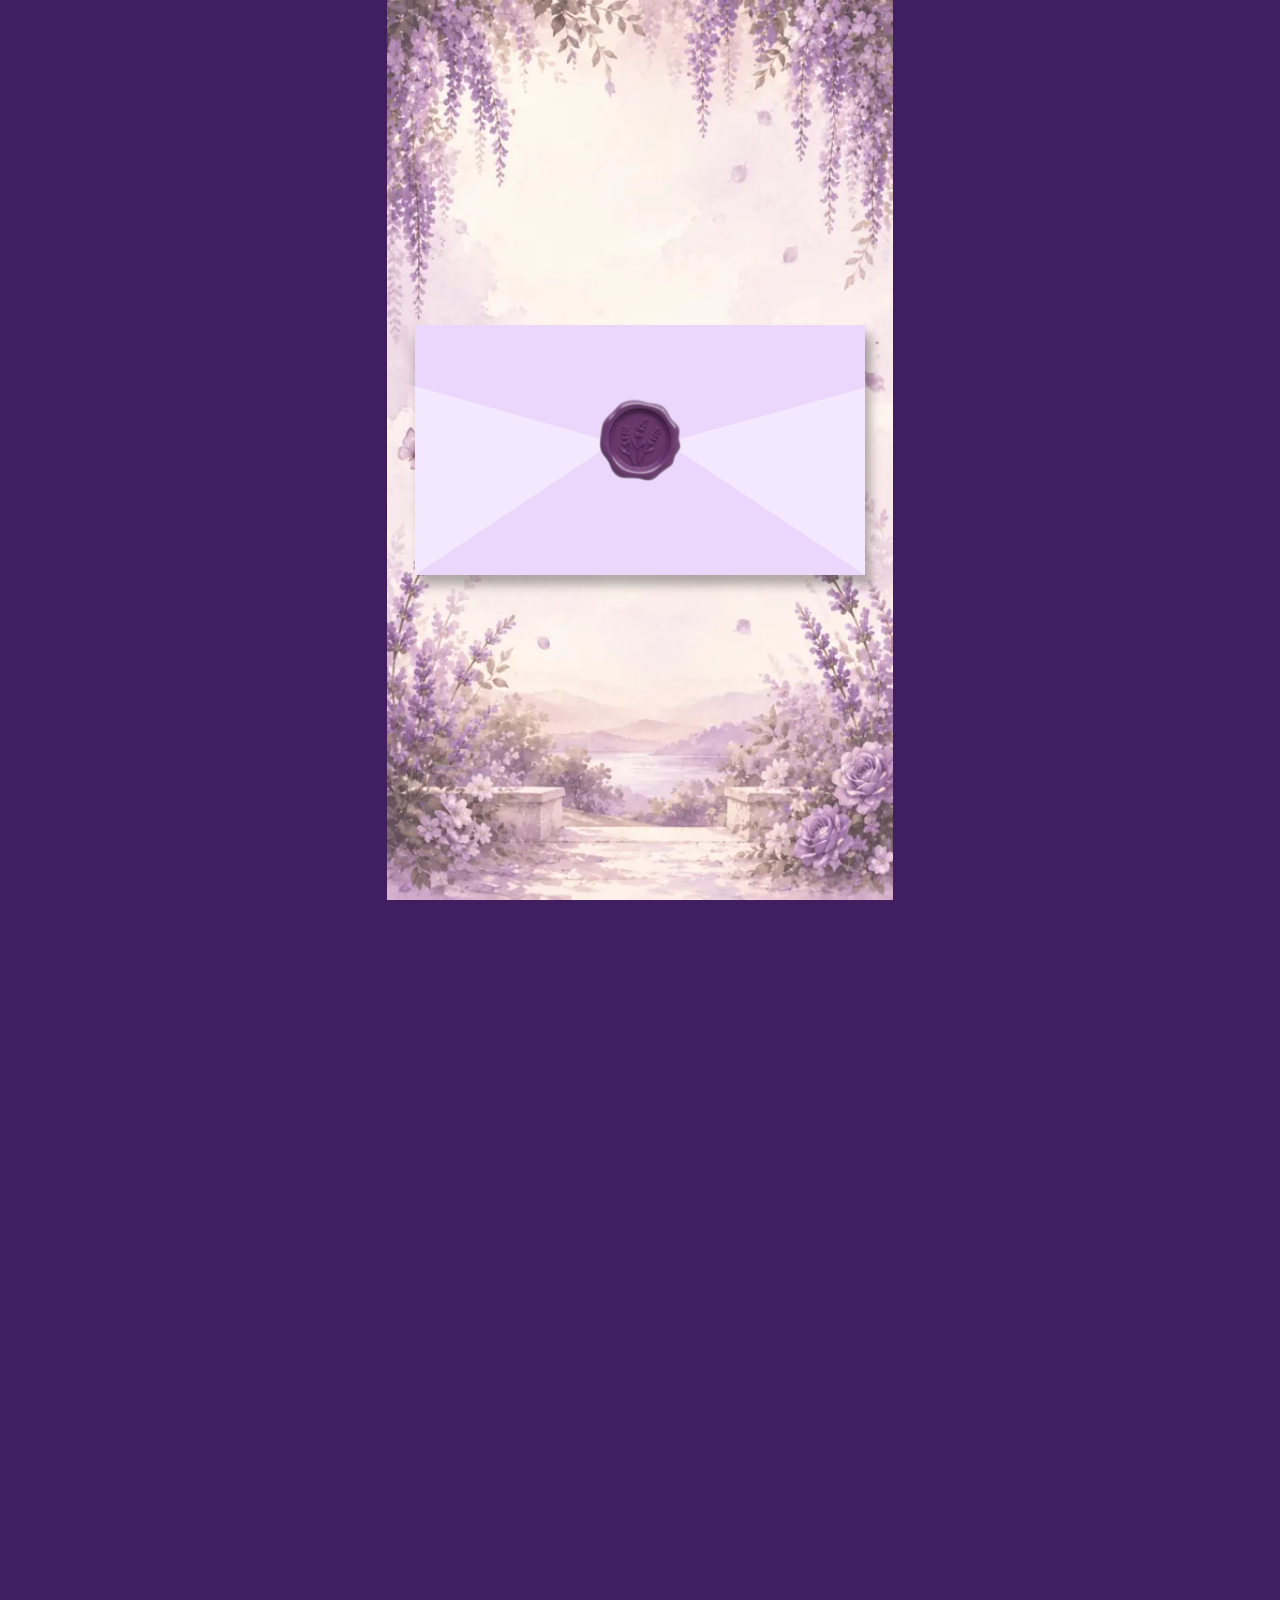
==== commit 5709ca2b: "Update index.html" ====
--- a/index.html
+++ b/index.html
@@ -1,8 +1,4 @@
-To remove the location buttons from the Haldi section only, you can omit the location link or remove the anchor button creation code inside the `Array.isArray(data)` loop for Haldi.
-
-Here is the complete, regenerated code with the location buttons removed specifically from the Haldi section:
-
-```html
+
 <!DOCTYPE html>
 <html lang="en">
 <head>
@@ -1387,5 +1383,3 @@
     </script>
 </body>
 </html>
-
-```
